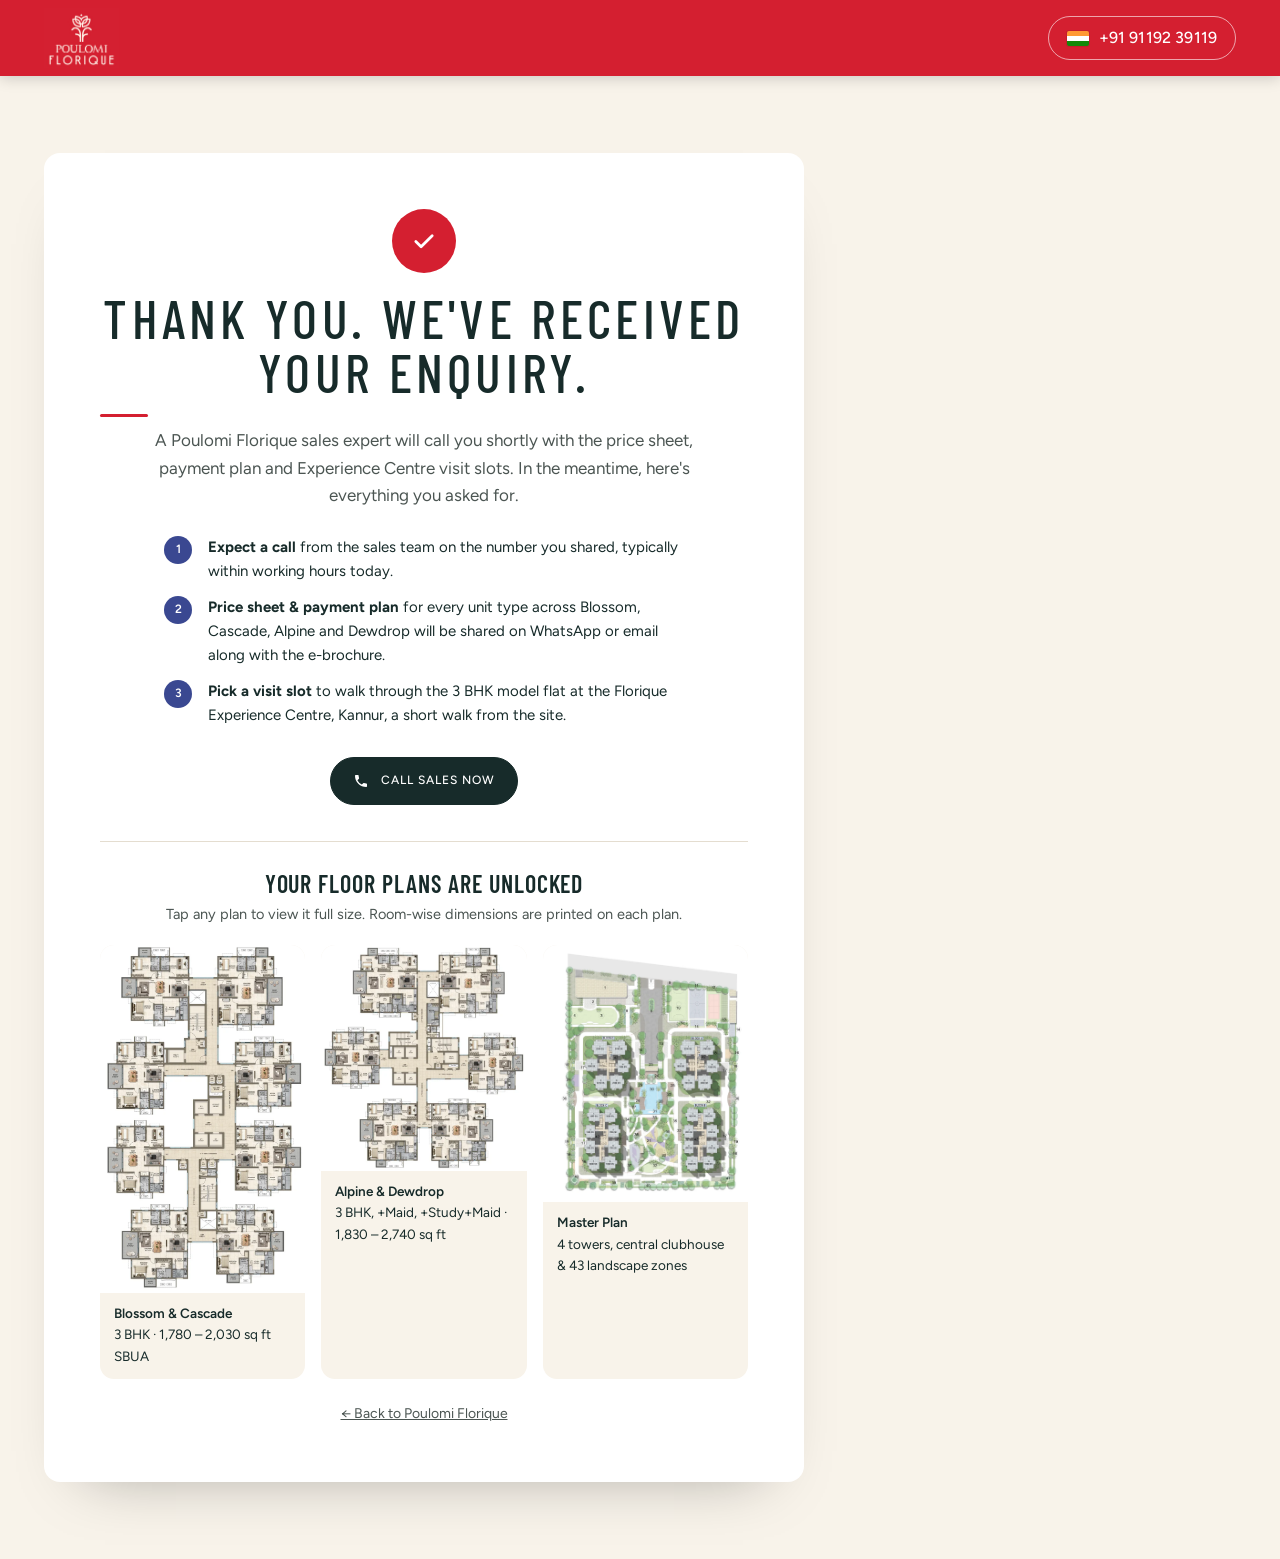
==== thank-you.html @ c74980a4 "Poulomi Florique landing page Static lead-gen page built on the Niwa & Neo template, re-skinned to t" ====
<!DOCTYPE html>
<html lang="en-IN">
<head>
<meta charset="utf-8">
<meta name="viewport" content="width=device-width, initial-scale=1, viewport-fit=cover">
<title>Thank You | Poulomi Florique</title>
<meta name="robots" content="noindex, nofollow">
<meta name="description" content="Thanks for your enquiry about Poulomi Florique. The sales team will call you shortly with the price sheet, floor plans and Experience Centre visit slots.">
<link rel="icon" href="assets/img/logo-red.png" type="image/png">
<link rel="preconnect" href="https://fonts.googleapis.com">
<link rel="preconnect" href="https://fonts.gstatic.com" crossorigin>
<link href="https://fonts.googleapis.com/css2?family=Barlow+Condensed:wght@300;400;500;600&family=Figtree:wght@300;400;500;600&display=swap" rel="stylesheet">
<link rel="stylesheet" href="assets/css/styles.css">
<script src="assets/js/config.js"></script>
<script>
  window.dataLayer = window.dataLayer || [];
  window.dataLayer.push({ event: "lead_thank_you", project: "Poulomi Florique" });
  (function (id) {
    if (!id) return;
    (function(w,d,s,l,i){w[l]=w[l]||[];w[l].push({'gtm.start':new Date().getTime(),event:'gtm.js'});var f=d.getElementsByTagName(s)[0],j=d.createElement(s),dl=l!='dataLayer'?'&l='+l:'';j.async=true;j.src='https://www.googletagmanager.com/gtm.js?id='+i+dl;f.parentNode.insertBefore(j,f);})(window,document,'script','dataLayer',id);
  })(window.SS_CONFIG && window.SS_CONFIG.gtmId);
</script>
</head>
<body>
<svg class="sprite" width="0" height="0" aria-hidden="true" focusable="false">
  <symbol id="i-phone" viewBox="0 0 24 24"><path fill="currentColor" d="M6.6 10.8a15.1 15.1 0 0 0 6.6 6.6l2.2-2.2c.3-.3.7-.4 1-.2 1.1.4 2.3.6 3.6.6.6 0 1 .4 1 1V20c0 .6-.4 1-1 1A17 17 0 0 1 3 4c0-.6.4-1 1-1h3.5c.6 0 1 .4 1 1 0 1.3.2 2.5.6 3.6.1.3 0 .7-.2 1z"/></symbol>
  <symbol id="i-wa" viewBox="0 0 24 24"><path fill="currentColor" d="M12 2a10 10 0 0 0-8.6 15.1L2 22l5-1.3A10 10 0 1 0 12 2zm0 18.2c-1.6 0-3.1-.4-4.4-1.2l-.3-.2-3 .8.8-2.9-.2-.3A8.2 8.2 0 1 1 12 20.2zm4.5-6.1c-.2-.1-1.5-.7-1.7-.8-.2-.1-.4-.1-.6.1l-.8 1c-.1.2-.3.2-.5.1a6.7 6.7 0 0 1-3.3-2.9c-.3-.4.2-.4.7-1.4.1-.2 0-.3 0-.5l-.8-1.8c-.2-.5-.4-.4-.6-.4h-.5c-.2 0-.5.1-.7.3-.2.3-.9.9-.9 2.2s.9 2.5 1 2.7c.1.2 1.8 2.8 4.4 3.9 1.6.7 2.3.8 3.1.6.5-.1 1.5-.6 1.7-1.2.2-.6.2-1.1.2-1.2-.1-.1-.3-.2-.5-.3z"/></symbol>
  <symbol id="i-close" viewBox="0 0 24 24"><path d="M6 6l12 12M18 6L6 18" stroke="currentColor" stroke-width="1.8" stroke-linecap="round"/></symbol>
</svg>

<header class="site-header" id="top">
  <div class="wrap header-inner">
    <a class="brand" href="index.html" aria-label="Poulomi Florique, back to the project page">
      <img src="assets/img/logo-cream.png" width="1220" height="980" alt="Poulomi Florique">
    </a>
    <a class="phone-pill js-phone" href="tel:+919119239119" aria-label="Call sales on +91 91192 39119">
      <span class="flag" aria-hidden="true"><i></i><i></i><i></i></span>
      <span>+91 <span class="js-phone-text">91192&nbsp;39119</span></span>
    </a>
  </div>
</header>

<main class="ty">
  <div class="wrap">
    <section class="ty-card" aria-labelledby="ty-title">
      <div class="ty-tick" aria-hidden="true"><svg viewBox="0 0 24 24" width="28" height="28"><path fill="none" stroke="currentColor" stroke-width="2.4" stroke-linecap="round" stroke-linejoin="round" d="M5 12.5l4.5 4.5L19 7.5"/></svg></div>
      <h1 id="ty-title" class="display">Thank you. We've received your enquiry.</h1>
      <p class="ty-lede">A Poulomi Florique sales expert will call you shortly with the price sheet, payment plan and Experience Centre visit slots. In the meantime, here's everything you asked for.</p>
      <ol class="ty-steps">
        <li><span class="no">1</span><span><strong>Expect a call</strong> from the sales team on the number you shared, typically within working hours today.</span></li>
        <li><span class="no">2</span><span><strong>Price sheet &amp; payment plan</strong> for every unit type across Blossom, Cascade, Alpine and Dewdrop will be shared on WhatsApp or email along with the e-brochure.</span></li>
        <li><span class="no">3</span><span><strong>Pick a visit slot</strong> to walk through the 3 BHK model flat at the Florique Experience Centre, Kannur, a short walk from the site.</span></li>
      </ol>
      <div class="ty-actions">
        <a class="btn js-phone" href="tel:+919119239119"><svg aria-hidden="true" width="16" height="16"><use href="#i-phone"/></svg>&nbsp;Call Sales Now</a>
        <a class="btn-outline js-whatsapp" href="#" target="_blank" rel="noopener" hidden><svg aria-hidden="true" width="16" height="16"><use href="#i-wa"/></svg>&nbsp;Chat on WhatsApp</a>
      </div>

      <div class="ty-plans">
        <h2>Your floor plans are unlocked</h2>
        <p>Tap any plan to view it full size. Room-wise dimensions are printed on each plan.</p>
        <div class="ty-grid">
          <figure><button class="js-lightbox" type="button" data-full="assets/img/plan-blossom-cascade-1600.webp" data-caption="Tower Blossom &amp; Tower Cascade · typical floor · 3 BHK 1,780 – 2,030 sq ft SBUA"><img src="assets/img/plan-blossom-cascade-600.webp" width="649" height="1100" alt="Tower Blossom and Cascade floor plan" loading="lazy" decoding="async"></button><figcaption><strong>Blossom &amp; Cascade</strong>3 BHK · 1,780 – 2,030 sq ft SBUA</figcaption></figure>
          <figure><button class="js-lightbox" type="button" data-full="assets/img/plan-alpine-dewdrop-1600.webp" data-caption="Tower Alpine &amp; Tower Dewdrop · typical floor · 1,830 – 2,740 sq ft SBUA"><img src="assets/img/plan-alpine-dewdrop-600.webp" width="1000" height="1100" alt="Tower Alpine and Dewdrop floor plan" loading="lazy" decoding="async"></button><figcaption><strong>Alpine &amp; Dewdrop</strong>3 BHK, +Maid, +Study+Maid · 1,830 – 2,740 sq ft</figcaption></figure>
          <figure><button class="js-lightbox" type="button" data-full="assets/img/masterplan-1600.webp" data-caption="Master plan with 43 numbered landscape and amenity zones"><img src="assets/img/masterplan-900.webp" width="718" height="900" alt="Poulomi Florique master plan" loading="lazy" decoding="async"></button><figcaption><strong>Master Plan</strong>4 towers, central clubhouse &amp; 43 landscape zones</figcaption></figure>
        </div>
      </div>
      <a class="ty-back" href="index.html">← Back to Poulomi Florique</a>
    </section>
  </div>
</main>

<dialog class="lightbox" id="lightbox" aria-label="Image viewer">
  <button class="modal-close" type="button" aria-label="Close" data-close><svg aria-hidden="true" width="18" height="18"><use href="#i-close"/></svg></button>
  <button class="lb-nav lb-prev" type="button" aria-label="Previous image">&#8249;</button>
  <figure><img src="" alt=""><figcaption></figcaption></figure>
  <button class="lb-nav lb-next" type="button" aria-label="Next image">&#8250;</button>
</dialog>

<script>
(function () {
  var CFG = window.SS_CONFIG || {};
  if (CFG.phoneE164) document.querySelectorAll(".js-phone").forEach(function (a) { a.href = "tel:" + CFG.phoneE164; });
  if (CFG.phoneDisplay) document.querySelectorAll(".js-phone-text").forEach(function (s) { s.textContent = String(CFG.phoneDisplay).replace(/ /g, " "); });
  if (CFG.whatsappNumber) {
    var href = "https://wa.me/" + String(CFG.whatsappNumber).replace(/\D/g, "") + "?text=" + encodeURIComponent(CFG.whatsappMessage || "");
    document.querySelectorAll(".js-whatsapp").forEach(function (a) { a.href = href; a.hidden = false; });
  }
  var lb = document.getElementById("lightbox"), img = lb.querySelector("img"), cap = lb.querySelector("figcaption");
  var items = Array.prototype.slice.call(document.querySelectorAll(".js-lightbox")), i = 0;
  function show(n) { i = (n + items.length) % items.length; img.src = items[i].getAttribute("data-full"); cap.textContent = img.alt = items[i].getAttribute("data-caption") || ""; }
  items.forEach(function (el, n) { el.addEventListener("click", function () { show(n); if (lb.showModal) lb.showModal(); else window.open(el.getAttribute("data-full"), "_blank"); }); });
  lb.querySelector(".lb-prev").addEventListener("click", function () { show(i - 1); });
  lb.querySelector(".lb-next").addEventListener("click", function () { show(i + 1); });
  lb.addEventListener("click", function (e) { if (e.target === lb || e.target.closest("[data-close]")) lb.close(); });
  lb.addEventListener("keydown", function (e) { if (e.key === "ArrowRight") show(i + 1); if (e.key === "ArrowLeft") show(i - 1); });
})();
</script>
</body>
</html>
---- assets/css/styles.css ----
/* Poulomi Florique — landing page styles.
   Section grammar follows the Niwa & Neo page. Palette, type and colour rhythm follow the
   Florique mini-brochure: hibiscus red, royal blue, sage, cream and forest green; condensed caps display. */
:root {
  --ink: #172b2a;
  --grey: #8a8f8a;
  --grey-2: #4b5552;
  --beige: #d41f30;            /* hibiscus red: primary accent */
  --blue: #3a4891;             /* royal blue */
  --sage: #cfd9b6;             /* sage band */
  --sage-deep: #b9c79b;
  --forest: #172b2a;
  --beige-soft: rgba(212, 31, 48, .16);
  --beige-faint: rgba(212, 31, 48, .07);
  --navy: #3a4891;
  --dark: #172b2a;
  --band: #f8f3ea;             /* cream */
  --band-2: #efe8db;
  --white: #ffffff;
  --line: #e4ddd0;
  --serif: "Barlow Condensed", "Oswald", "Arial Narrow", sans-serif; /* display: condensed caps like TT Barrels */
  --sans: "Figtree", "Ringside", system-ui, -apple-system, "Segoe UI", sans-serif;
  --wrap: 1296px;
  --gutter: clamp(16px, 4vw, 44px);
  --header-h: 76px;
  --radius: 14px;
  --pill: 50px;
  color-scheme: light;
}
*, *::before, *::after { box-sizing: border-box; }
[hidden] { display: none !important; }
html { scroll-behavior: smooth; scroll-padding-top: calc(var(--header-h) + 12px); -webkit-text-size-adjust: 100%; font-synthesis-weight: none; }
body { margin: 0; font-family: var(--sans); font-weight: 400; font-size: 16px; line-height: 1.6; color: var(--ink); background: var(--white); overflow-x: hidden; }
img { max-width: 100%; height: auto; display: block; }
a { color: inherit; }
button { font: inherit; color: inherit; cursor: pointer; }
h1, h2, h3 { margin: 0; font-weight: 500; line-height: 1.15; }
p { margin: 0 0 1em; }
.sprite { position: absolute; width: 0; height: 0; overflow: hidden; }
.sr-only { position: absolute; width: 1px; height: 1px; overflow: hidden; clip: rect(0 0 0 0); }
.skip { position: absolute; left: -999px; top: 8px; background: var(--white); padding: 8px 14px; z-index: 100; }
.skip:focus { left: 8px; }
a:focus-visible, button:focus-visible, [tabindex]:focus-visible { outline: 2px solid var(--beige); outline-offset: 3px; }
.wrap { width: 100%; max-width: var(--wrap); margin: 0 auto; padding: 0 var(--gutter); }
.center { text-align: center; }
.section { padding: clamp(48px, 6vw, 80px) 0; }
.display { font-family: var(--serif); font-weight: 600; font-size: clamp(32px, 3.4vw, 40px); line-height: 1.15; color: var(--ink); margin-bottom: clamp(26px, 3.5vw, 40px); }
.fineprint { font-size: 12.5px; color: var(--grey); margin-top: 18px; line-height: 1.6; }

/* ---------- buttons (Sobha: dark pill, 12px, letter-spaced caps; outline pill 14px) ---------- */
.btn { white-space: nowrap; display: inline-flex; align-items: center; justify-content: center; gap: 8px; min-height: 42px; padding: 0 22px; border: 1px solid var(--dark); border-radius: var(--pill); background: var(--dark); color: #fff; font-size: 12px; font-weight: 500; letter-spacing: 1px; text-transform: uppercase; text-decoration: none; transition: background-color .2s, transform .2s, box-shadow .2s; }
.btn:hover { background: #b0162a; transform: translateY(-1px); box-shadow: 0 10px 20px -12px rgba(0,0,0,.5); }
.btn[disabled] { opacity: .65; cursor: progress; }
.btn-outline { display: inline-flex; align-items: center; justify-content: center; min-height: 46px; padding: 0 26px; border: 1px solid #000; border-radius: var(--pill); background: transparent; color: #000; font-size: 14px; font-weight: 400; letter-spacing: 1px; text-transform: uppercase; transition: background-color .2s, color .2s; }
.btn-outline:hover { background: var(--dark); color: #fff; border-color: var(--dark); }

/* ---------- header (white, logo left, phone pill right) ---------- */
.site-header { position: sticky; top: 0; z-index: 40; background: var(--white); box-shadow: 0 2px 12px rgba(0,0,0,.06); }
.header-inner { height: var(--header-h); display: flex; align-items: center; justify-content: space-between; gap: 16px; }
.brand { display: inline-flex; align-items: center; min-height: 44px; }
.brand img { height: 38px; width: auto; max-width: none; }
.phone-pill { display: inline-flex; align-items: center; gap: 10px; min-height: 44px; padding: 0 18px; border: 1px solid var(--ink); border-radius: var(--pill); font-size: 16px; font-weight: 500; text-decoration: none; letter-spacing: .01em; transition: background-color .2s, color .2s; }
.phone-pill:hover { background: var(--dark); color: #fff; border-color: var(--dark); }
.flag { display: inline-flex; flex-direction: column; width: 22px; height: 15px; border-radius: 2px; overflow: hidden; box-shadow: 0 0 0 1px rgba(0,0,0,.08); }
.flag i { flex: 1; display: block; }
.flag i:nth-child(1) { background: #ff9933; } .flag i:nth-child(2) { background: #fff; } .flag i:nth-child(3) { background: #138808; }
@media (max-width: 480px) { .brand img { height: 30px; } .phone-pill { font-size: 14px; padding: 0 12px; } }

/* ---------- banner ---------- */
.banner { background: var(--dark); }
.banner > img { width: 100%; height: clamp(260px, 56vw, 720px); object-fit: cover; object-position: 50% 42%; }

/* ---------- intro + key facts ---------- */
.intro-band { background: var(--white); padding: clamp(32px, 4.5vw, 56px) 0 clamp(28px, 4vw, 48px); border-bottom: 1px solid var(--line); }
.intro-top { display: grid; gap: 22px; align-items: center; justify-items: center; text-align: center; }
.intro-logo img { width: 190px; height: auto; }
.intro-text h1 { font-family: var(--sans); font-weight: 500; font-size: clamp(22px, 2.2vw, 26px); line-height: 1.3; color: var(--ink); }
.intro-text h1 em { font-family: var(--serif); font-style: italic; font-weight: 300; font-size: 1.08em; color: var(--ink); }
.intro-price { margin: 12px 0 0; font-size: clamp(15px, 1.4vw, 18px); font-weight: 500; color: var(--beige); }
.intro-price i { font-style: normal; margin: 0 8px; color: #e8a8ad; }
@media (min-width: 900px) {
  .intro-top { grid-template-columns: auto auto 1fr; gap: 0; text-align: left; justify-items: stretch; }
  .intro-top::before { content: ""; grid-column: 2; grid-row: 1; width: 1px; height: 110px; background: var(--line); margin: 0 48px; }
  .intro-logo { grid-column: 1; grid-row: 1; justify-self: center; }
  .intro-text { grid-column: 3; grid-row: 1; }
}
.kf-grid { list-style: none; margin: clamp(28px, 4vw, 44px) 0 0; padding: 0; display: grid; grid-template-columns: repeat(2, minmax(0, 1fr)); gap: 22px 16px; }
.kf-grid li { display: flex; align-items: center; gap: 12px; min-width: 0; }
.kf-grid svg { flex: 0 0 auto; width: 36px; height: 36px; color: var(--grey-2); }
.kf-grid strong { display: block; font-weight: 500; font-size: 16px; line-height: 1.25; color: var(--beige); }
.kf-grid span { display: block; margin-top: 2px; font-size: 13.5px; color: var(--ink); }
@media (min-width: 900px) {
  .kf-grid { grid-template-columns: repeat(4, 1fr); gap: 26px 28px; }
  .kf-grid svg { width: 44px; height: 44px; }
  .kf-grid strong { font-size: 20px; }
  .kf-grid span { font-size: 15px; }
}

/* ---------- highlights (beige gradient pills, radius 28px) ---------- */
.highlights { background: var(--band); }
.hl-grid { list-style: none; margin: 0; padding: 0; display: grid; grid-template-columns: 1fr; gap: 16px; }
.hl-grid li { display: flex; align-items: center; gap: 18px; min-height: 90px; padding: 18px 24px; border-radius: 28px; background: linear-gradient(90deg, var(--beige-soft) 0%, var(--beige-faint) 41%, rgba(212,31,48,0) 100%); }
.hl-grid svg { flex: 0 0 auto; width: 50px; height: 50px; color: var(--beige); }
.hl-grid p { margin: 0; font-size: 16px; line-height: 1.35; color: var(--ink); }
.hl-grid strong { font-weight: 600; }
.hl-grid em { font-family: var(--serif); font-style: italic; font-weight: 400; font-size: 1.04em; }
@media (min-width: 700px) { .hl-grid { grid-template-columns: repeat(2, 1fr); gap: 20px 24px; } }
@media (min-width: 1100px) { .hl-grid { grid-template-columns: repeat(3, 1fr); gap: 22px 32px; } }

/* ---------- unit cards ---------- */
.units { background: var(--white); }
.unit-grid { display: grid; grid-template-columns: 1fr; gap: 24px; }
.unit-card { background: var(--band); border-radius: var(--radius); overflow: hidden; display: flex; flex-direction: column; }
.unit-media { position: relative; aspect-ratio: 4 / 3; background: var(--dark); }
.unit-media img { width: 100%; height: 100%; object-fit: cover; }
.unit-media::after { content: ""; position: absolute; inset: 0; background: linear-gradient(0deg, rgba(0,0,0,.72) 0%, rgba(0,0,0,.1) 55%, transparent 100%); }
.unit-badge { position: absolute; top: 14px; right: 14px; z-index: 1; background: var(--navy); color: #fff; font-size: 12px; font-weight: 500; letter-spacing: .04em; text-transform: uppercase; padding: 7px 14px; border-radius: var(--pill); }
.unit-title { position: absolute; left: 0; right: 0; bottom: 0; z-index: 1; padding: 16px 18px; color: #fff; }
.unit-title h3 { font-family: var(--serif); font-weight: 600; font-size: 20px; letter-spacing: .02em; text-transform: uppercase; }
.unit-title p { margin: 4px 0 0; font-size: 15px; font-weight: 500; }
.unit-facts { list-style: none; margin: 0; padding: 18px 18px 8px; display: grid; gap: 12px; }
.unit-facts li { display: flex; align-items: center; gap: 10px; font-size: 15px; color: var(--ink); }
.unit-facts svg { flex: 0 0 auto; color: var(--ink); }
.unit-card .btn { margin: 10px 18px 20px; align-self: flex-start; }
@media (min-width: 700px) { .unit-grid { grid-template-columns: repeat(2, 1fr); } }
@media (min-width: 1000px) { .unit-grid { grid-template-columns: repeat(3, 1fr); } }

/* ---------- gallery (3 x 2 rounded grid) ---------- */
.gallery-sec { background: var(--band); }
.g-grid { display: grid; grid-template-columns: 1fr; gap: 20px; }
.g-grid button { display: block; width: 100%; padding: 0; border: 0; border-radius: var(--radius); overflow: hidden; background: var(--dark); cursor: zoom-in; }
.g-grid img { width: 100%; aspect-ratio: 4 / 3; object-fit: cover; transition: transform .7s ease; }
.g-grid button:hover img { transform: scale(1.04); }
@media (min-width: 700px) { .g-grid { grid-template-columns: repeat(2, 1fr); } }
@media (min-width: 1000px) { .g-grid { grid-template-columns: repeat(3, 1fr); gap: 24px; } }

/* ---------- amenities (tab pills left, image right) ---------- */
.amenities { background: var(--white); }
.am-split { display: grid; gap: 28px; align-items: start; }
.am-tabs { list-style: none; margin: 0; padding: 0; display: grid; gap: 16px; }
.am-tab { display: flex; align-items: center; gap: 14px; width: 100%; min-height: 72px; padding: 0 22px; border: 1px solid var(--line); border-radius: var(--pill); background: var(--white); text-align: left; font-size: 16px; font-weight: 500; color: var(--ink); box-shadow: 0 6px 16px -12px rgba(0,0,0,.25); transition: background .25s, border-color .25s; }
.am-tab:hover { border-color: var(--beige); }
.am-tab.is-active { border-color: transparent; background: linear-gradient(90deg, var(--beige-soft) 0%, var(--beige-faint) 50%, rgba(212,31,48,0) 100%), var(--white); }
.am-ic { flex: 0 0 auto; width: 40px; height: 40px; display: grid; place-items: center; color: var(--beige); }
.am-panels { position: relative; }
.am-panel { margin: 0; }
.am-panel img { width: 100%; aspect-ratio: 4 / 3; object-fit: cover; border-radius: var(--radius); }
.am-panel figcaption { margin-top: 12px; font-size: 14.5px; color: var(--grey-2); }
@media (min-width: 900px) { .am-split { grid-template-columns: 1fr 1.25fr; gap: 40px; } .am-panel img { aspect-ratio: 4 / 3.2; } }

/* ---------- floor plans & price list ---------- */
.pricing { background: var(--band); }
.fp-grid { display: grid; grid-template-columns: 1fr; gap: 32px; }
.fp-card { min-width: 0; display: flex; flex-direction: column; }
.fp-img { position: relative; display: block; width: 100%; aspect-ratio: 16 / 9.5; padding: 0; border: 0; border-radius: var(--radius); background: #f1ece2; overflow: hidden; cursor: pointer; }
.fp-img img { width: 100%; height: 100%; object-fit: cover; object-position: 50% 40%; filter: blur(5px); opacity: .85; transform: scale(1.1); transition: filter .4s; }
.fp-img:hover img { filter: blur(3px); }
.fp-pill { position: absolute; left: 50%; top: 50%; transform: translate(-50%, -50%); background: var(--beige); color: #fff; padding: 12px 26px; border-radius: var(--pill); font-size: 14px; font-weight: 400; letter-spacing: .14em; text-transform: uppercase; white-space: nowrap; }
.fp-info { margin: 22px 0 18px; padding: 0 4px; }
.fp-info div { margin-bottom: 12px; }
.fp-info dt { font-size: 14px; letter-spacing: .04em; text-transform: uppercase; color: var(--ink); }
.fp-info dd { margin: 3px 0 0; font-size: 15px; font-weight: 600; letter-spacing: .02em; text-transform: uppercase; color: var(--ink); }
.fp-card .btn-outline { margin-top: auto; width: 100%; }
@media (min-width: 700px) { .fp-grid { grid-template-columns: repeat(2, 1fr); gap: 36px 28px; } }
@media (min-width: 1000px) { .fp-grid { grid-template-columns: repeat(3, 1fr); gap: 32px; } }

/* ---------- about developer ---------- */
.about { background: var(--white); }
.about-grid { display: grid; gap: 28px; align-items: center; }
.about-logo img { width: 220px; height: auto; }
.about-logo p { margin: 16px 0 0; font-size: 14px; color: var(--grey-2); }
.about-logo strong { color: var(--ink); font-weight: 600; }
.about-text p { font-size: 16px; color: var(--grey-2); line-height: 1.7; }
.about-text p:last-child { margin-bottom: 0; }
@media (min-width: 900px) { .about-grid { grid-template-columns: 280px 1fr; gap: 56px; } }

/* ---------- enquiry section ---------- */
.contact { background: var(--white); border-top: 1px solid var(--line); }
.contact-grid { display: grid; gap: 32px; }
.eyebrow { margin: 0 0 6px; font-size: 16px; letter-spacing: .14em; text-transform: uppercase; color: var(--grey-2); }
.contact .display { margin-bottom: 14px; }
.contact-sub { color: var(--grey-2); max-width: 44ch; }
.form-label { margin: 0 0 20px; padding-bottom: 10px; font-size: 14px; font-weight: 600; letter-spacing: .08em; text-transform: uppercase; color: var(--ink); border-bottom: 1px solid var(--line); position: relative; }
.form-label::after { content: ""; position: absolute; left: 0; bottom: -1px; width: 110px; height: 2px; background: var(--beige); }
@media (min-width: 900px) { .contact-grid { grid-template-columns: 1fr 1.1fr; gap: 64px; align-items: start; } }

/* ---------- footer ---------- */
.site-footer { background: var(--band-2); color: var(--grey-2); padding: 28px 0 calc(96px + env(safe-area-inset-bottom)); font-size: 13px; border-top: 1px solid var(--line); }
.foot-grid { display: grid; gap: 18px; align-items: start; }
.foot-mark { width: 84px; height: auto; }
.foot-partner { margin: 0 0 8px; font-size: 13.5px; color: var(--ink); }
.disclaimer { margin: 0; font-size: 12.5px; line-height: 1.6; color: var(--grey-2); }
.disclaimer strong { color: var(--ink); font-weight: 600; }
.disclaimer a { color: var(--ink); }
.foot-links { display: flex; gap: 14px; font-size: 13.5px; }
.foot-links a { color: var(--ink); text-decoration: none; }
.foot-links a:hover { text-decoration: underline; }
@media (min-width: 900px) { .foot-grid { grid-template-columns: 100px 1fr auto; gap: 24px; } .site-footer { padding-bottom: 28px; } }

/* ---------- side tab, WhatsApp float, sticky bar ---------- */
.side-tab { display: none; position: fixed; right: 0; top: 40%; z-index: 44; width: 48px; height: 160px; padding: 0; border: 0; border-radius: 10px 0 0 10px; background: var(--dark); color: #fff; transition: background-color .2s; }
.side-tab span { display: block; transform: rotate(-90deg); white-space: nowrap; font-size: 12px; font-weight: 500; letter-spacing: 2px; text-transform: uppercase; }
.side-tab:hover { background: #b0162a; }
@media (min-width: 900px) { .side-tab { display: grid; place-items: center; } }
.wa-float { position: fixed; left: 20px; bottom: 92px; z-index: 44; width: 52px; height: 52px; border-radius: 50%; display: grid; place-items: center; background: #25d366; color: #fff; box-shadow: 0 10px 24px -8px rgba(0,0,0,.5); }
@media (min-width: 900px) { .wa-float { bottom: 28px; left: 24px; } }
.action-bar { position: fixed; z-index: 45; left: 0; right: 0; bottom: 0; display: flex; gap: 8px; padding: 10px 12px calc(10px + env(safe-area-inset-bottom)); background: rgba(23,43,42,.97); transform: translateY(110%); transition: transform .25s ease; }
.action-bar.is-visible { transform: none; }
.action-bar > * { flex: 1 1 0; min-height: 46px; display: inline-flex; align-items: center; justify-content: center; gap: 6px; border-radius: var(--pill); font-weight: 500; font-size: 13px; letter-spacing: 1px; text-transform: uppercase; text-decoration: none; }
.action-bar a { color: #fff; border: 1px solid rgba(255,255,255,.4); }
.action-bar .mb-wa { color: #fff; background: #25d366; border-color: #25d366; }
.action-bar button { flex-grow: 1.4; border: 0; background: #fff; color: var(--dark); }
@media (min-width: 900px) { .action-bar { display: none; } }

/* ---------- forms (Sobha: light bordered fields, placeholder labels, outline Submit pill) ---------- */
.form-title { font-family: var(--serif); font-weight: 600; font-size: 28px; line-height: 1.15; margin-bottom: 6px; }
.form-lede { font-size: 14px; color: var(--grey-2); margin-bottom: 18px; }
.lead-form { display: grid; gap: 14px; }
.field { margin: 0; padding: 0; border: 0; min-width: 0; }
.field legend { display: block; font-size: 13px; font-weight: 500; margin-bottom: 8px; color: var(--ink); padding: 0; }
.opt { font-weight: 400; color: var(--grey); }
.lead-form input[type=text], .lead-form input[type=tel], .lead-form select { width: 100%; height: 52px; padding: 0 16px; border: 1px solid #d9d9d9; border-radius: 6px; background: #fff; font: inherit; font-size: 15px; color: var(--ink); }
.lead-form input::placeholder { color: #8a8a8a; }
.lead-form input:focus, .lead-form select:focus { outline: none; border-color: var(--beige); box-shadow: 0 0 0 3px rgba(212,31,48,.22); }
.lead-form input[aria-invalid="true"] { border-color: #b3261e; }
.phone-row { display: grid; grid-template-columns: 92px 1fr; gap: 8px; }
.phone-row select { padding: 0 10px; }
.chips { display: flex; flex-wrap: wrap; gap: 8px; }
.chips legend { width: 100%; }
.chips label { position: relative; margin: 0; }
.chips input { position: absolute; opacity: 0; inset: 0; margin: 0; cursor: pointer; }
.chips label span { display: inline-flex; align-items: center; min-height: 42px; padding: 0 16px; border: 1px solid #d9d9d9; border-radius: var(--pill); font-size: 13.5px; background: #fff; transition: background-color .15s, border-color .15s, color .15s; }
.chips label input:checked + span { background: var(--dark); color: #fff; border-color: var(--dark); }
.chips input:focus-visible + span { outline: 2px solid var(--beige); outline-offset: 2px; }
.consent { display: grid; grid-template-columns: 20px 1fr; gap: 10px; align-items: center; font-size: 12.5px; color: var(--grey-2); line-height: 1.5; min-height: 44px; }
.consent input { width: 18px; height: 18px; margin: 0; accent-color: var(--dark); }
.err { margin: 4px 0 0; font-size: 12.5px; color: #b3261e; }
.err:empty { display: none; }
.form-status { margin: 0; font-size: 13.5px; }
.form-status:empty { display: none; }
.form-status.is-error { color: #8c1d18; background: #fbeceb; padding: 10px 12px; border-radius: 6px; }
.form-status a { font-weight: 600; }
.hp { position: absolute !important; left: -9999px; width: 1px; height: 1px; overflow: hidden; }
.btn-submit { justify-self: start; min-width: 140px; }
.form-success { text-align: left; padding: 6px 0; }
.form-success h4 { font-family: var(--serif); font-size: 24px; font-weight: 600; margin: 0 0 8px; }
.form-success p { font-size: 14px; color: var(--grey-2); }
.form-success .tick { width: 44px; height: 44px; border-radius: 50%; background: var(--beige); display: grid; place-items: center; margin-bottom: 14px; color: #fff; }
.form-success .btn-dark { display: inline-flex; align-items: center; min-height: 42px; padding: 0 22px; border-radius: var(--pill); background: var(--dark); color: #fff; border: 0; font-size: 12px; letter-spacing: 1px; text-transform: uppercase; }

/* ---------- modal + lightbox ---------- */
dialog { border: 0; padding: 0; }
dialog::backdrop { background: rgba(0, 0, 0, .7); }
.modal { width: min(480px, calc(100% - 24px)); max-height: calc(100svh - 24px); border-radius: 14px; background: var(--white); color: var(--ink); overflow: auto; box-shadow: 0 40px 100px -30px rgba(0,0,0,.6); }
.modal[open] { animation: pop .3s ease; }
@keyframes pop { from { opacity: 0; transform: translateY(12px) scale(.98); } to { opacity: 1; transform: none; } }
.modal-inner { padding: 30px 26px 24px; }
.modal-logo { width: 120px; height: auto; margin: 0 auto 18px; }
.modal-inner .form-title, .modal-inner .form-lede { text-align: center; }
.assure { display: flex; align-items: center; justify-content: center; gap: 6px; margin: 14px 0 0; font-size: 12px; color: var(--grey); }
.modal .btn-submit { justify-self: stretch; width: 100%; background: var(--dark); color: #fff; border-color: var(--dark); font-size: 13px; }
.modal-close { position: absolute; top: 10px; right: 10px; width: 40px; height: 40px; border: 0; border-radius: 50%; background: rgba(0,0,0,.06); color: var(--ink); display: grid; place-items: center; z-index: 3; }
.modal-close:hover { background: rgba(0,0,0,.12); }
.lightbox { width: 100vw; height: 100svh; max-width: none; max-height: none; background: rgba(15, 15, 15, .96); color: #fff; }
.lightbox[open] { display: grid; place-items: center; }
.lightbox figure { margin: 0; max-width: min(1400px, 94vw); }
.lightbox img { max-height: 82svh; width: auto; margin: 0 auto; background: #fff; }
.lightbox figcaption { color: #cfc8c1; text-align: center; margin-top: 10px; font-size: 14px; }
.lightbox .modal-close { background: rgba(255,255,255,.12); color: #fff; }
.lb-nav { position: absolute; top: 50%; transform: translateY(-50%); width: 48px; height: 64px; background: rgba(255,255,255,.08); border: 0; color: #fff; font-size: 36px; }
.lb-prev { left: 8px; }
.lb-next { right: 8px; }
.noscript { position: fixed; bottom: 0; left: 0; right: 0; background: #fbe9ea; padding: 12px; text-align: center; margin: 0; z-index: 99; }
section[id] { scroll-margin-top: calc(var(--header-h) + 8px); }
html:not(.ss-editing) [data-edit]:empty { display: none; }
.review-mode [data-review] { outline: 2px dashed #d97706; outline-offset: 4px; }
@media (prefers-reduced-motion: reduce) { html { scroll-behavior: auto; } *, *::before, *::after { transition: none !important; animation: none !important; } }
.unit-media { overflow: hidden; }
.unit-media img { position: absolute; inset: 0; }
.unit-media img[height="3845"] { object-position: 50% 70%; }
#am-relax img { object-position: 50% 78%; }
/* Section order: Highlights (grey) → Floor plans (white) → Gallery (grey) → Amenities (white) → Location */
.pricing { background: var(--white); }

/* ---------- location (assetzproperty.com/niwaandneo: category tabs + numbered map + landmark lists) ---------- */
.location { background: var(--band); color: var(--ink); }
.loc-intro { max-width: 760px; margin: -8px auto 30px; text-align: center; color: var(--grey-2); font-size: 16px; }
.loc-tabs { list-style: none; margin: 0 0 28px; padding: 0; display: grid; grid-template-columns: repeat(3, 1fr); gap: 10px; }
.loc-tab { width: 100%; min-height: 64px; display: flex; flex-direction: column; align-items: center; justify-content: center; gap: 6px; padding: 10px 8px; border: 1px solid var(--line); border-radius: var(--radius); background: var(--white); font-size: 13px; font-weight: 500; color: var(--ink); transition: background .25s, border-color .25s, color .25s; }
.loc-tab svg { color: var(--beige); }
.loc-tab:hover { border-color: var(--beige); }
.loc-tab.is-active { background: var(--dark); border-color: var(--dark); color: #fff; }
.loc-tab.is-active svg { color: #fff; }
.loc-split { display: grid; gap: 24px; align-items: start; }
.loc-map { margin: 0; }
.loc-map button { display: block; width: 100%; padding: 0; border: 1px solid var(--line); border-radius: var(--radius); background: #fff; overflow: hidden; cursor: zoom-in; }
.loc-map img { width: 100%; height: auto; }
.loc-panels { background: var(--white); border: 1px solid var(--line); border-radius: var(--radius); padding: 24px 22px; }
.loc-panel h3 { font-family: var(--serif); font-weight: 600; font-size: 24px; margin-bottom: 14px; }
.loc-items { list-style: none; margin: 0; padding: 0; }
.loc-items li { display: grid; grid-template-columns: 32px 1fr auto; align-items: center; gap: 12px; padding: 12px 0; border-top: 1px solid var(--line); font-size: 15px; }
.loc-no { width: 28px; height: 28px; border-radius: 50%; background: var(--beige); color: #fff; font-size: 12px; font-weight: 600; display: grid; place-items: center; }
.loc-name { color: var(--ink); }
.loc-time { color: var(--grey-2); white-space: nowrap; font-size: 14px; }
.location .fineprint { margin-top: 22px; }
@media (min-width: 700px) { .loc-tabs { grid-template-columns: repeat(6, 1fr); } .loc-tab { flex-direction: row; gap: 10px; min-height: 56px; font-size: 14px; } }
@media (min-width: 900px) { .loc-split { grid-template-columns: 1.15fr 1fr; gap: 32px; } .loc-panels { padding: 30px 28px; } }

/* ---------- conversion popup ---------- */
.modal { width: min(880px, calc(100% - 24px)); border-radius: 16px; overflow: hidden auto; }
.modal-grid { display: grid; grid-template-columns: 1fr; }
.modal-offer { position: relative; min-height: 190px; background: var(--dark); color: #fff; overflow: hidden; }
.modal-photo { position: absolute; inset: 0; width: 100%; height: 100%; object-fit: cover; object-position: 50% 20%; }
.modal-offer-inner { position: relative; z-index: 1; height: 100%; display: flex; flex-direction: column; justify-content: flex-end; padding: 22px 22px 20px; background: linear-gradient(180deg, rgba(10,10,10,.25) 0%, rgba(10,10,10,.6) 45%, rgba(10,10,10,.92) 100%); }
.modal-offer .modal-logo { width: 96px; margin: 0 0 12px; }
.modal-eyebrow { margin: 0 0 6px; font-size: 11px; letter-spacing: .16em; text-transform: uppercase; color: var(--beige); }
.modal-offer h3 { font-family: var(--serif); font-weight: 600; font-size: 22px; line-height: 1.2; margin-bottom: 12px; }
.modal-perks, .modal-trust { list-style: none; margin: 0; padding: 0; }
.modal-perks { display: none; gap: 8px; }
.modal-perks li { display: flex; align-items: center; gap: 10px; font-size: 14px; color: #eee8e1; }
.modal-perks svg { flex: 0 0 auto; color: var(--beige); }
.modal-trust { display: flex; gap: 18px; margin-top: 16px; padding-top: 14px; border-top: 1px solid rgba(255,255,255,.2); }
.modal-trust li { font-size: 11px; line-height: 1.3; color: #d9d4ce; }
.modal-trust strong { display: block; font-size: 16px; font-weight: 600; color: #fff; }
.modal-inner { padding: 24px 22px 20px; }
.modal-tag { margin: 0 0 6px; font-size: 11.5px; font-weight: 600; letter-spacing: .14em; text-transform: uppercase; color: var(--beige); }
.modal-inner .form-title, .modal-inner .form-lede { text-align: left; }
.modal-inner .form-title { font-size: 26px; }
.modal .btn-submit { min-height: 52px; font-size: 13px; }
.modal .assure { justify-content: flex-start; text-align: left; }
.modal .lead-form { gap: 12px; }
@media (min-width: 860px) {
  .modal-grid { grid-template-columns: 400px 1fr; min-height: 560px; }
  .modal-offer { min-height: 0; }
  .modal-offer-inner { padding: 30px 28px 26px; }
  .modal-perks { display: grid; }
  .modal-offer h3 { font-size: 26px; }
  .modal-inner { padding: 34px 32px 26px; display: flex; flex-direction: column; justify-content: center; }
  .modal-close { background: rgba(0,0,0,.06); }
}

/* ---------- thank-you page ---------- */
.ty { background: var(--band); min-height: calc(100vh - var(--header-h)); display: grid; place-items: start center; padding: clamp(40px, 6vw, 80px) 0; }
.ty-card { background: var(--white); border-radius: 16px; box-shadow: 0 30px 60px -40px rgba(0,0,0,.35); max-width: 760px; width: 100%; padding: clamp(28px, 5vw, 56px); text-align: center; }
.ty-tick { width: 64px; height: 64px; border-radius: 50%; background: var(--beige); color: #fff; display: grid; place-items: center; margin: 0 auto 18px; }
.ty-card .display { margin-bottom: 10px; }
.ty-lede { font-size: 17px; color: var(--grey-2); max-width: 52ch; margin: 0 auto 26px; }
.ty-steps { list-style: none; margin: 0 auto 30px; padding: 0; display: grid; gap: 12px; text-align: left; max-width: 520px; }
.ty-steps li { display: grid; grid-template-columns: 32px 1fr; gap: 12px; align-items: start; font-size: 15px; color: var(--ink); }
.ty-steps .no { width: 28px; height: 28px; border-radius: 50%; background: var(--dark); color: #fff; font-size: 12px; font-weight: 600; display: grid; place-items: center; margin-top: 1px; }
.ty-actions { display: flex; flex-wrap: wrap; justify-content: center; gap: 12px; margin-bottom: 8px; }
.ty-actions .btn, .ty-actions .btn-outline { min-height: 48px; }
.ty-plans { margin-top: 36px; padding-top: 28px; border-top: 1px solid var(--line); text-align: left; }
.ty-plans h2 { font-family: var(--serif); font-weight: 600; font-size: 24px; margin-bottom: 6px; text-align: center; }
.ty-plans > p { text-align: center; color: var(--grey-2); font-size: 14.5px; margin-bottom: 18px; }
.ty-grid { display: grid; grid-template-columns: 1fr; gap: 16px; }
.ty-grid figure { margin: 0; background: var(--band); border-radius: var(--radius); overflow: hidden; }
.ty-grid button { display: block; width: 100%; padding: 0; border: 0; background: #fff; cursor: zoom-in; }
.ty-grid figcaption { padding: 10px 14px 12px; font-size: 13.5px; color: var(--ink); }
.ty-grid figcaption strong { display: block; font-weight: 600; }
.ty-back { display: inline-block; margin-top: 24px; font-size: 14px; color: var(--grey-2); }
@media (min-width: 700px) { .ty-grid { grid-template-columns: repeat(3, 1fr); } }

/* side tab: vertical text via writing-mode (robust), close buttons always clickable */
.side-tab { width: 46px; height: auto; padding: 22px 0; }
.side-tab span { transform: none; writing-mode: vertical-rl; transform: rotate(180deg); display: inline-block; line-height: 1; }
.modal-close, .modal-close * { pointer-events: auto; }
.modal-close svg { pointer-events: none; }

/* ---------- hero lead form ---------- */
.hero { position: relative; isolation: isolate; }
.hero > img { height: clamp(420px, 60vw, 760px); }
.hero-shade { position: absolute; inset: 0; z-index: 0; background: linear-gradient(90deg, rgba(10,10,10,.55) 0%, rgba(10,10,10,.25) 45%, rgba(10,10,10,.15) 100%), linear-gradient(0deg, rgba(10,10,10,.5), transparent 40%); }
.hero-grid { position: relative; z-index: 1; display: grid; gap: 22px; padding-top: 28px; padding-bottom: 28px; }
.hero-copy { color: #fff; text-align: center; }
.hero-eyebrow { margin: 0 0 10px; font-size: 11.5px; letter-spacing: .2em; text-transform: uppercase; color: var(--beige); }
.hero-mark { width: clamp(150px, 20vw, 240px); height: auto; margin: 0 auto 14px; filter: drop-shadow(0 6px 18px rgba(0,0,0,.45)); }
.hero-line { margin: 0 0 6px; font-size: 15px; color: #f1ece6; }
.hero-price { margin: 0; font-family: var(--serif); font-size: 20px; font-weight: 600; color: #fff; }
.hero-form { background: var(--white); border-radius: var(--radius); padding: 22px 20px 18px; box-shadow: 0 40px 80px -30px rgba(0,0,0,.6); max-width: 440px; width: 100%; margin: 0 auto; }
.hf-tag { margin: 0 0 6px; font-size: 11px; font-weight: 600; letter-spacing: .16em; text-transform: uppercase; color: var(--beige); }
.hero-form .form-title { font-size: 24px; }
.hero-form .form-lede { margin-bottom: 14px; }
.hero-form .lead-form { gap: 12px; }
.hero-form .btn-submit { justify-self: stretch; width: 100%; background: var(--dark); color: #fff; border-color: var(--dark); min-height: 50px; font-size: 13px; }
.hero-form .assure { justify-content: flex-start; margin-top: 12px; }
.hero-form .js-form-slot { min-height: 300px; }
@media (max-width: 899px) {
  .hero { background: var(--white); }
  .hero > img { position: absolute; inset: 0; width: 100%; height: 100%; }
  .hero-shade { background: linear-gradient(180deg, rgba(10,10,10,.35) 0%, rgba(10,10,10,.7) 100%); }
  .hero-grid { padding-top: 36px; padding-bottom: 36px; }
}
@media (min-width: 900px) {
  .hero > img { position: absolute; inset: 0; width: 100%; height: 100%; }
  .hero { min-height: clamp(560px, 62vw, 720px); display: flex; align-items: center; }
  .hero-grid { grid-template-columns: minmax(0, 1fr) 420px; align-items: center; gap: 48px; padding-top: 56px; padding-bottom: 56px; width: 100%; }
  .hero-copy { text-align: left; }
  .hero-mark { margin: 0 0 16px; }
  .hero-line { font-size: 17px; }
  .hero-price { font-size: 24px; }
  .hero-form { margin: 0 0 0 auto; padding: 26px 26px 20px; }
}
/* Hero legibility: stronger left-to-right gradient plus a soft scrim behind the copy */
.hero-shade { background: linear-gradient(90deg, rgba(8,8,8,.82) 0%, rgba(8,8,8,.62) 32%, rgba(8,8,8,.3) 60%, rgba(8,8,8,.15) 100%), linear-gradient(0deg, rgba(8,8,8,.55), transparent 45%); }
.hero-copy { text-shadow: 0 2px 14px rgba(0,0,0,.55); }
.hero-line { color: #fff; font-weight: 500; }
@media (max-width: 899px) { .hero-shade { background: linear-gradient(180deg, rgba(8,8,8,.6) 0%, rgba(8,8,8,.7) 40%, rgba(8,8,8,.8) 100%); } }

/* ================= Florique brand layer (from the mini-brochure) ================= */
/* Display: Barlow Condensed caps, generous tracking; italics in body copy become light weight instead of serif italic */
.display { font-family: var(--serif); font-weight: 500; letter-spacing: .08em; text-transform: uppercase; font-size: clamp(34px, 4.2vw, 54px); line-height: 1; }
.display::after { content: ""; display: block; width: 48px; height: 3px; background: var(--beige); margin: 16px auto 0; border-radius: 2px; }
.display:not(.center)::after { margin-left: 0; }
.form-title, .loc-panel h3, .ty-plans h2, .form-success h4, .modal-offer h3, .unit-title h3, .hero-price, .intro-price, .kf-grid strong { font-family: var(--serif); text-transform: uppercase; letter-spacing: .04em; }
.form-title { font-size: 30px; font-weight: 500; }
.hero-form .form-title { font-size: 28px; }
.modal-inner .form-title { font-size: 30px; }
.intro-text h1 { font-family: var(--serif); font-weight: 500; text-transform: uppercase; letter-spacing: .05em; font-size: clamp(26px, 2.8vw, 34px); line-height: 1.1; }
.intro-text h1 em { font-family: inherit; font-style: normal; font-weight: 300; font-size: 1em; color: var(--beige); display: block; }
.intro-price { font-size: clamp(18px, 1.8vw, 24px); font-weight: 500; color: var(--blue); }
.intro-price i { color: #b9c0dd; }
.hl-grid em { font-family: var(--sans); font-style: normal; font-weight: 300; font-size: 1em; }
.hl-grid strong { font-family: var(--serif); text-transform: uppercase; letter-spacing: .04em; font-size: 1.2em; font-weight: 500; }
.hero-price { font-size: 26px; font-weight: 500; }
@media (min-width: 900px) { .hero-price { font-size: 32px; } }

/* Header: hibiscus red bar, cream logo (as the brochure cover) */
.site-header { background: var(--beige); box-shadow: 0 2px 14px rgba(0,0,0,.18); }
.brand img { height: 60px; }
.phone-pill { color: #fff; border-color: rgba(255,255,255,.6); }
.phone-pill:hover { background: #fff; color: var(--beige); border-color: #fff; }
@media (max-width: 480px) { .brand img { height: 48px; } }

/* Hero */
.hero-shade { background: linear-gradient(90deg, rgba(23,43,42,.82) 0%, rgba(23,43,42,.58) 32%, rgba(23,43,42,.28) 60%, rgba(23,43,42,.12) 100%), linear-gradient(0deg, rgba(23,43,42,.6), transparent 45%); }
@media (max-width: 899px) { .hero-shade { background: linear-gradient(180deg, rgba(23,43,42,.5) 0%, rgba(23,43,42,.66) 40%, rgba(23,43,42,.86) 100%); } }
.hero-eyebrow { font-family: var(--serif); font-size: 15px; letter-spacing: .22em; color: #fff; }
.hero-mark { width: clamp(150px, 20vw, 230px); }
.hero-line { color: #f8f3ea; }
.hf-tag, .modal-tag, .modal-eyebrow { color: var(--beige); }

/* Key facts */
.kf-grid svg { color: var(--blue); }
.kf-grid strong { color: var(--ink); font-weight: 500; font-size: 22px; }
@media (min-width: 900px) { .kf-grid strong { font-size: 27px; } }

/* Highlights: sage band, white pills, red icon (brochure amenities spread) */
.highlights { background: var(--sage); }
.highlights .display { color: var(--ink); }
.hl-grid li { background: #fff; box-shadow: 0 14px 30px -24px rgba(23,43,42,.5); }
.hl-grid svg { color: var(--beige); }

/* Floor plans */
.fp-pill { background: var(--beige); letter-spacing: .18em; }
.fp-img { background: #fff; border: 1px solid var(--line); }
.fp-img img { filter: blur(4px); opacity: .9; }

/* Gallery on cream */
.gallery-sec { background: var(--band); }

/* Bloomscapes: royal-blue band with the brochure florals */
.bloom { position: relative; overflow: hidden; background: var(--blue); color: #fff; }
.bloom .display { color: #fff; }
.bloom .display::after { background: #fff; }
.bloom-intro { max-width: 720px; margin: -6px auto 28px; text-align: center; color: #e4e7f5; font-size: 16px; position: relative; z-index: 1; }
.bloom-list { list-style: none; margin: 0; padding: 0; display: grid; grid-template-columns: repeat(2, 1fr); gap: 10px 14px; position: relative; z-index: 1; }
.bloom-list li { display: flex; align-items: center; gap: 10px; padding: 12px 14px; border: 1px solid rgba(255,255,255,.28); border-radius: var(--pill); font-size: 14px; color: #fff; }
.bloom-list svg { flex: 0 0 auto; color: #f3d35a; }
@media (min-width: 700px) { .bloom-list { grid-template-columns: repeat(3, 1fr); } }
@media (min-width: 1000px) { .bloom-list { grid-template-columns: repeat(4, 1fr); gap: 12px 18px; } }
.bloom-note { margin: 22px 0 0; text-align: center; font-size: 13px; color: #c9cfea; position: relative; z-index: 1; }
.bloom-flower { position: absolute; z-index: 0; pointer-events: none; opacity: .9; }
.bloom-flower.yl { right: -40px; top: -30px; width: clamp(180px, 22vw, 320px); }
.bloom-flower.bl { left: -40px; bottom: -40px; width: clamp(160px, 20vw, 300px); }

/* Amenity tabs */
.am-tab.is-active { background: linear-gradient(90deg, var(--beige-soft) 0%, var(--beige-faint) 50%, rgba(212,31,48,0) 100%), var(--white); }
.am-tab:hover { border-color: var(--beige); }
.am-ic { color: var(--beige); }

/* Location: hibiscus-red band (brochure location spread), white cards */
.location { background: var(--beige); color: #fff; }
.location .display { color: #fff; }
.location .display::after { background: #fff; }
.loc-intro { color: #fde9ea; }
.loc-tab { border-color: rgba(255,255,255,.4); background: rgba(255,255,255,.1); color: #fff; }
.loc-tab svg { color: #fff; }
.loc-tab:hover { border-color: #fff; background: rgba(255,255,255,.18); }
.loc-tab.is-active { background: #fff; border-color: #fff; color: var(--beige); }
.loc-tab.is-active svg { color: var(--beige); }
.loc-map button { border-color: transparent; }
.loc-panels { color: var(--ink); border-color: transparent; }
.loc-no { background: var(--beige); }
.location .fineprint { color: #fde9ea; }

/* About on cream */
.about { background: var(--band); }
.about-logo img { width: 200px; }
.about-awards { list-style: none; margin: 14px 0 0; padding: 0; display: grid; gap: 6px; font-size: 13.5px; color: var(--grey-2); }
.about-awards li::before { content: "—"; color: var(--beige); margin-right: 8px; }
.about-marks { display: flex; gap: 18px; align-items: center; margin-top: 14px; }
.about-marks img { height: 56px; width: auto; }

/* Footer: forest green (brochure spec pages) */
.site-footer { background: var(--forest); color: #c6cfc8; border-top: 0; }
.disclaimer { color: #c6cfc8; }
.disclaimer strong, .disclaimer a { color: #fff; }
.foot-mark { width: 110px; }
.foot-rera { margin: 0 0 10px; font-size: 12.5px; color: #fff; letter-spacing: .02em; }

/* Modal offer panel */
.modal-offer { background: var(--beige); }
.modal-photo { object-position: 50% 50%; }
.modal-offer-inner { background: linear-gradient(180deg, rgba(23,43,42,.15) 0%, rgba(23,43,42,.55) 45%, rgba(23,43,42,.92) 100%); }
.modal-eyebrow { color: #f3d35a; }
.modal-perks li { color: #f3eee6; }
.modal-perks svg { color: #f3d35a; }
.modal-trust li { color: #d3d8d4; }

/* Forms */
.form-success .tick, .ty-tick { background: var(--beige); }
.form-label::after { background: var(--beige); }
.chips label input:checked + span { background: var(--blue); border-color: var(--blue); }
.consent input { accent-color: var(--beige); }
.hero-form .btn-submit, .modal .btn-submit { background: var(--beige); border-color: var(--beige); }
.hero-form .btn-submit:hover, .modal .btn-submit:hover { background: #b0162a; border-color: #b0162a; }
.ty-steps .no { background: var(--blue); }

/* ---------- header navigation ---------- */
.header-inner { gap: 20px; }
.header-actions { display: flex; align-items: center; gap: 10px; }
.site-nav { display: none; }
.site-nav a { color: #fff; text-decoration: none; font-size: 14px; font-weight: 500; letter-spacing: .04em; text-transform: uppercase; padding: 8px 0; border-bottom: 2px solid transparent; transition: border-color .2s, opacity .2s; }
.site-nav a:hover { border-bottom-color: #fff; }
.site-nav .nav-cta { display: none; }
.menu-btn { display: inline-grid; place-content: center; gap: 5px; width: 44px; height: 44px; border: 1px solid rgba(255,255,255,.6); border-radius: 50%; background: transparent; padding: 0; }
.menu-btn span { display: block; width: 18px; height: 2px; background: #fff; border-radius: 2px; transition: transform .2s, opacity .2s; }
.menu-btn[aria-expanded="true"] span:nth-child(1) { transform: translateY(7px) rotate(45deg); }
.menu-btn[aria-expanded="true"] span:nth-child(2) { opacity: 0; }
.menu-btn[aria-expanded="true"] span:nth-child(3) { transform: translateY(-7px) rotate(-45deg); }
@media (max-width: 1099px) {
  .site-header { position: sticky; }
  .site-nav { position: absolute; left: 0; right: 0; top: 100%; background: var(--beige); border-top: 1px solid rgba(255,255,255,.2); padding: 8px var(--gutter) 18px; flex-direction: column; box-shadow: 0 16px 30px -16px rgba(0,0,0,.5); }
  html.menu-open .site-nav { display: flex; }
  .site-nav a { padding: 13px 0; border-bottom: 1px solid rgba(255,255,255,.18); font-size: 15px; }
  .site-nav a:hover { border-bottom-color: rgba(255,255,255,.18); opacity: .85; }
  .site-nav .nav-cta { display: block; margin-top: 10px; border: 1px solid #fff; border-radius: var(--pill); text-align: center; padding: 12px; }
  .phone-pill { padding: 0 12px; font-size: 14px; }
  .phone-pill .flag { display: none; }
}
@media (min-width: 1100px) {
  .site-nav { display: flex; gap: 26px; align-items: center; }
  .menu-btn { display: none; }
}
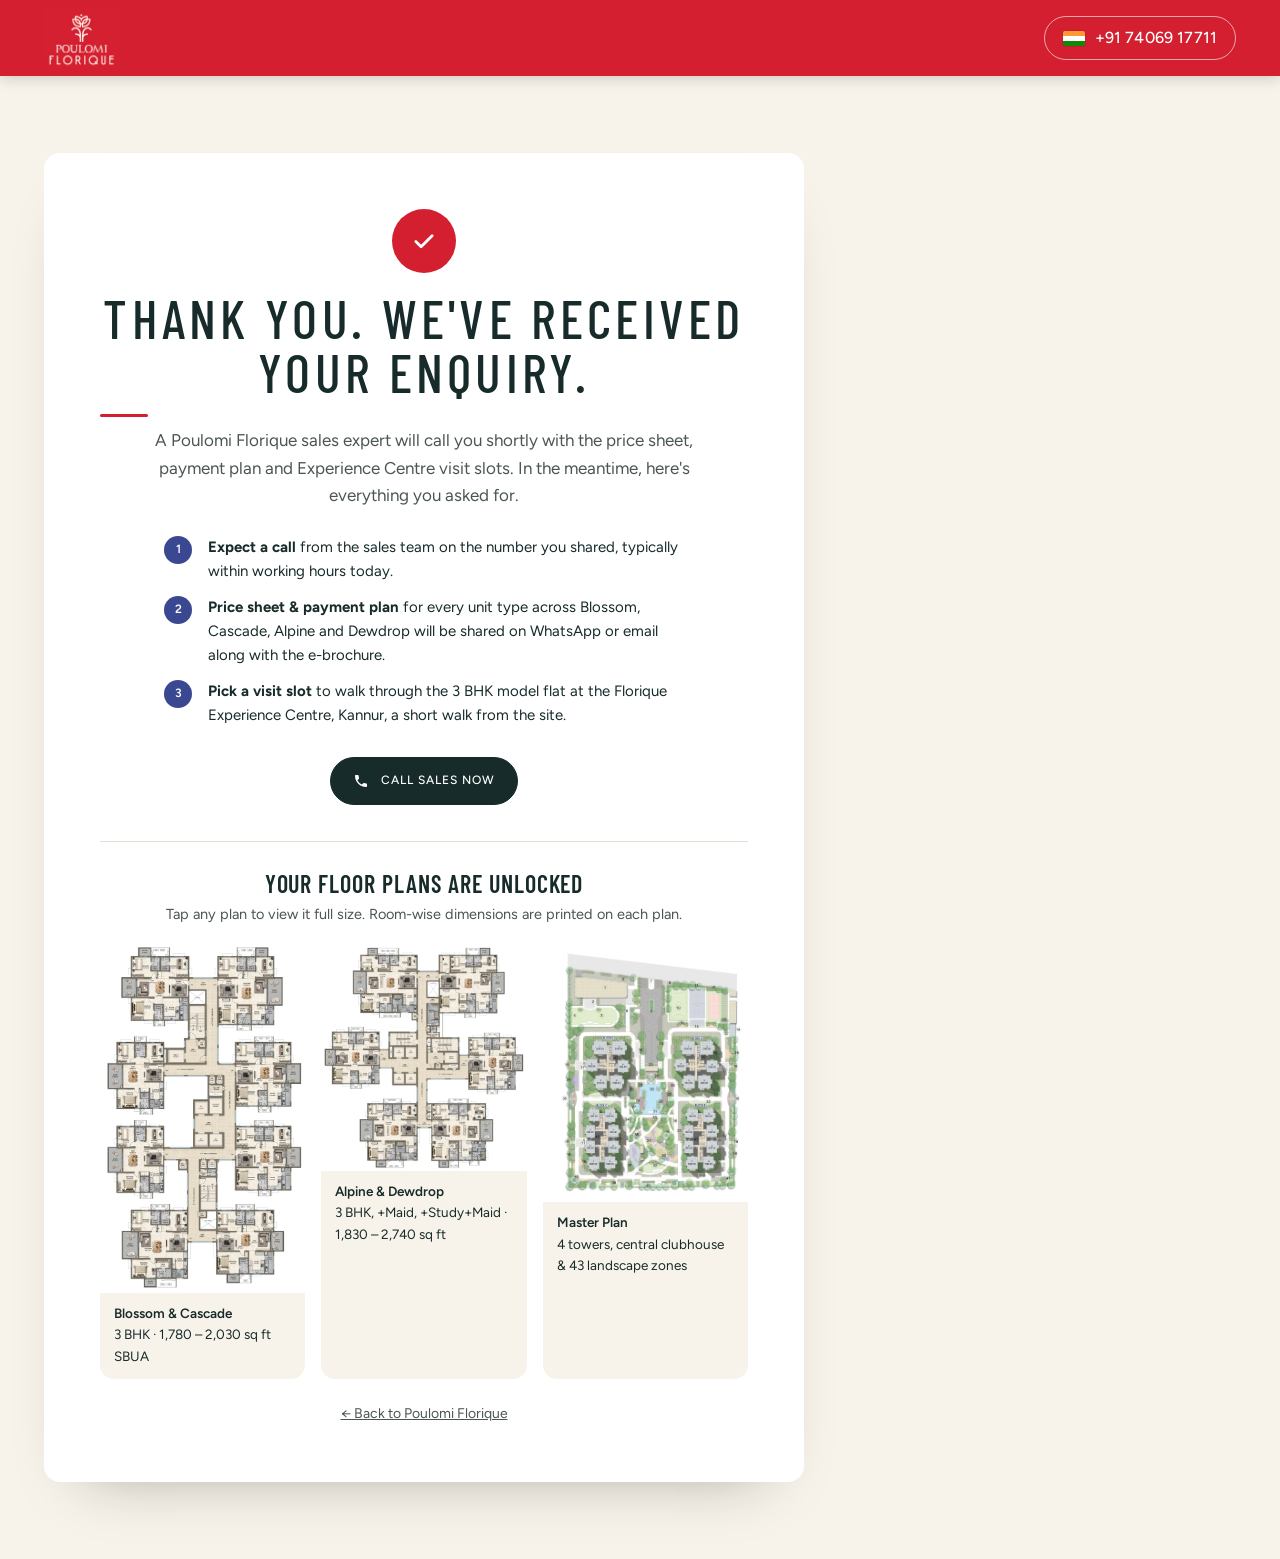
==== commit 99427aeb: "Change sales phone number to +91 74069 17711 Updated in config.js, the header pill, mobile call butt" ====
--- a/thank-you.html
+++ b/thank-you.html
@@ -33,9 +33,9 @@
     <a class="brand" href="index.html" aria-label="Poulomi Florique, back to the project page">
       <img src="assets/img/logo-cream.png" width="1220" height="980" alt="Poulomi Florique">
     </a>
-    <a class="phone-pill js-phone" href="tel:+919119239119" aria-label="Call sales on +91 91192 39119">
+    <a class="phone-pill js-phone" href="tel:+917406917711" aria-label="Call sales on +91 74069 17711">
       <span class="flag" aria-hidden="true"><i></i><i></i><i></i></span>
-      <span>+91 <span class="js-phone-text">91192&nbsp;39119</span></span>
+      <span>+91 <span class="js-phone-text">74069&nbsp;17711</span></span>
     </a>
   </div>
 </header>
@@ -52,7 +52,7 @@
         <li><span class="no">3</span><span><strong>Pick a visit slot</strong> to walk through the 3 BHK model flat at the Florique Experience Centre, Kannur, a short walk from the site.</span></li>
       </ol>
       <div class="ty-actions">
-        <a class="btn js-phone" href="tel:+919119239119"><svg aria-hidden="true" width="16" height="16"><use href="#i-phone"/></svg>&nbsp;Call Sales Now</a>
+        <a class="btn js-phone" href="tel:+917406917711"><svg aria-hidden="true" width="16" height="16"><use href="#i-phone"/></svg>&nbsp;Call Sales Now</a>
         <a class="btn-outline js-whatsapp" href="#" target="_blank" rel="noopener" hidden><svg aria-hidden="true" width="16" height="16"><use href="#i-wa"/></svg>&nbsp;Chat on WhatsApp</a>
       </div>
 
--- a/assets/css/styles.css
+++ b/assets/css/styles.css
@@ -219,7 +219,7 @@
 .field { margin: 0; padding: 0; border: 0; min-width: 0; }
 .field legend { display: block; font-size: 13px; font-weight: 500; margin-bottom: 8px; color: var(--ink); padding: 0; }
 .opt { font-weight: 400; color: var(--grey); }
-.lead-form input[type=text], .lead-form input[type=tel], .lead-form select { width: 100%; height: 52px; padding: 0 16px; border: 1px solid #d9d9d9; border-radius: 6px; background: #fff; font: inherit; font-size: 15px; color: var(--ink); }
+.lead-form input[type=text], .lead-form input[type=tel], .lead-form input[type=email], .lead-form select { width: 100%; height: 52px; padding: 0 16px; border: 1px solid #d9d9d9; border-radius: 6px; background: #fff; font: inherit; font-size: 15px; color: var(--ink); }
 .lead-form input::placeholder { color: #8a8a8a; }
 .lead-form input:focus, .lead-form select:focus { outline: none; border-color: var(--beige); box-shadow: 0 0 0 3px rgba(212,31,48,.22); }
 .lead-form input[aria-invalid="true"] { border-color: #b3261e; }
@@ -553,3 +553,6 @@
   .site-nav { display: flex; gap: 26px; align-items: center; }
   .menu-btn { display: none; }
 }
+
+/* sticky bar: longer label fits on small phones */
+@media (max-width: 380px) { .action-bar > * { font-size: 12px; letter-spacing: .5px; } }
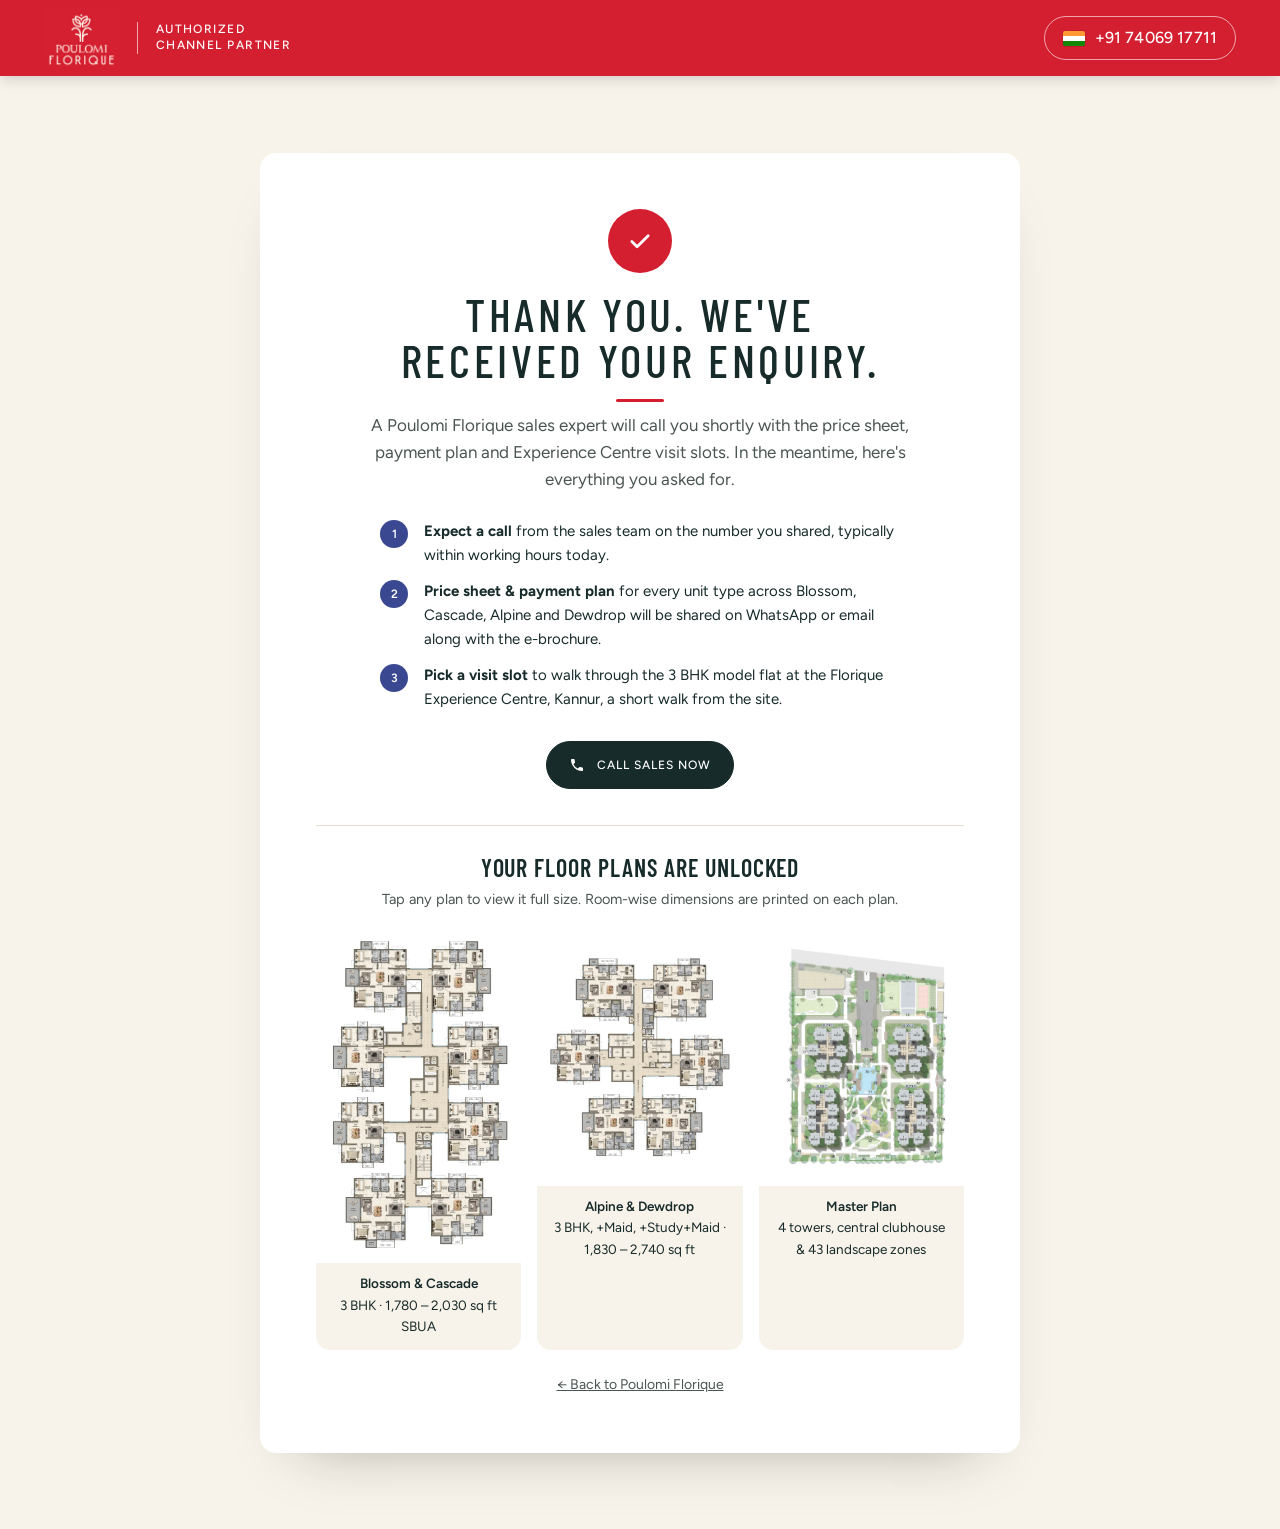
==== commit 79461240: "Add Authorized Channel Partner badge beside the header logo Two-line badge separated from the logo b" ====
--- a/thank-you.html
+++ b/thank-you.html
@@ -30,12 +30,15 @@
 
 <header class="site-header" id="top">
   <div class="wrap header-inner">
+    <div class="brand-group">
     <a class="brand" href="index.html" aria-label="Poulomi Florique, back to the project page">
       <img src="assets/img/logo-cream.png" width="1220" height="980" alt="Poulomi Florique">
     </a>
+    <span class="cp-badge">Authorized<br>Channel Partner</span>
+    </div>
     <a class="phone-pill js-phone" href="tel:+917406917711" aria-label="Call sales on +91 74069 17711">
       <span class="flag" aria-hidden="true"><i></i><i></i><i></i></span>
-      <span>+91 <span class="js-phone-text">74069&nbsp;17711</span></span>
+      <span><span class="cc">+91 </span><span class="js-phone-text">74069&nbsp;17711</span></span>
     </a>
   </div>
 </header>
--- a/assets/css/styles.css
+++ b/assets/css/styles.css
@@ -539,7 +539,7 @@
 .menu-btn[aria-expanded="true"] span:nth-child(1) { transform: translateY(7px) rotate(45deg); }
 .menu-btn[aria-expanded="true"] span:nth-child(2) { opacity: 0; }
 .menu-btn[aria-expanded="true"] span:nth-child(3) { transform: translateY(-7px) rotate(-45deg); }
-@media (max-width: 1099px) {
+@media (max-width: 1279px) {
   .site-header { position: sticky; }
   .site-nav { position: absolute; left: 0; right: 0; top: 100%; background: var(--beige); border-top: 1px solid rgba(255,255,255,.2); padding: 8px var(--gutter) 18px; flex-direction: column; box-shadow: 0 16px 30px -16px rgba(0,0,0,.5); }
   html.menu-open .site-nav { display: flex; }
@@ -549,10 +549,39 @@
   .phone-pill { padding: 0 12px; font-size: 14px; }
   .phone-pill .flag { display: none; }
 }
-@media (min-width: 1100px) {
-  .site-nav { display: flex; gap: 26px; align-items: center; }
+@media (min-width: 1280px) {
+  .site-nav { display: flex; gap: 22px; align-items: center; }
   .menu-btn { display: none; }
 }
 
 /* sticky bar: longer label fits on small phones */
 @media (max-width: 380px) { .action-bar > * { font-size: 12px; letter-spacing: .5px; } }
+
+/* ---------- thank-you page: centred layout ---------- */
+.ty > .wrap { display: flex; justify-content: center; }
+.ty-card { margin: 0 auto; }
+.ty-card .display { font-size: clamp(30px, 4vw, 46px); text-wrap: balance; }
+.ty-card .display::after { margin-left: auto; margin-right: auto; }
+.ty-steps { margin-left: auto; margin-right: auto; }
+.ty-plans { text-align: center; }
+.ty-grid figure { display: flex; flex-direction: column; }
+.ty-grid button { aspect-ratio: 4 / 5; display: grid; place-items: center; padding: 10px; }
+.ty-grid button img { width: 100%; height: 100%; object-fit: contain; }
+.ty-grid figcaption { flex: 1; text-align: center; }
+
+/* ---------- authorized channel partner badge beside the logo ---------- */
+.brand-group { display: flex; align-items: center; gap: 14px; min-width: 0; }
+.cp-badge { display: block; padding-left: 14px; border-left: 1px solid rgba(255,255,255,.6); color: #fff; font-size: 11px; font-weight: 500; line-height: 1.3; letter-spacing: .12em; text-transform: uppercase; white-space: nowrap; }
+@media (min-width: 900px) { .brand-group { gap: 18px; } .cp-badge { padding-left: 18px; font-size: 12px; } }
+@media (max-width: 480px) { .brand-group { gap: 10px; } .cp-badge { padding-left: 10px; font-size: 9px; letter-spacing: .08em; } }
+
+.site-nav a, .phone-pill { white-space: nowrap; }
+@media (min-width: 1280px) and (max-width: 1439px) { .site-nav { gap: 16px; } .site-nav a { font-size: 13px; } }
+@media (max-width: 480px) {
+  .phone-pill { font-size: 12.5px; padding: 0 10px; min-height: 40px; }
+  .phone-pill .cc { display: none; }
+  .header-actions { gap: 6px; }
+  .menu-btn { width: 40px; height: 40px; }
+}
+.brand-group { flex-shrink: 0; }
+@media (min-width: 1280px) and (max-width: 1599px) { .site-nav { gap: 18px; } .site-nav a { font-size: 13px; letter-spacing: .03em; } .brand-group { margin-right: 12px; } }
